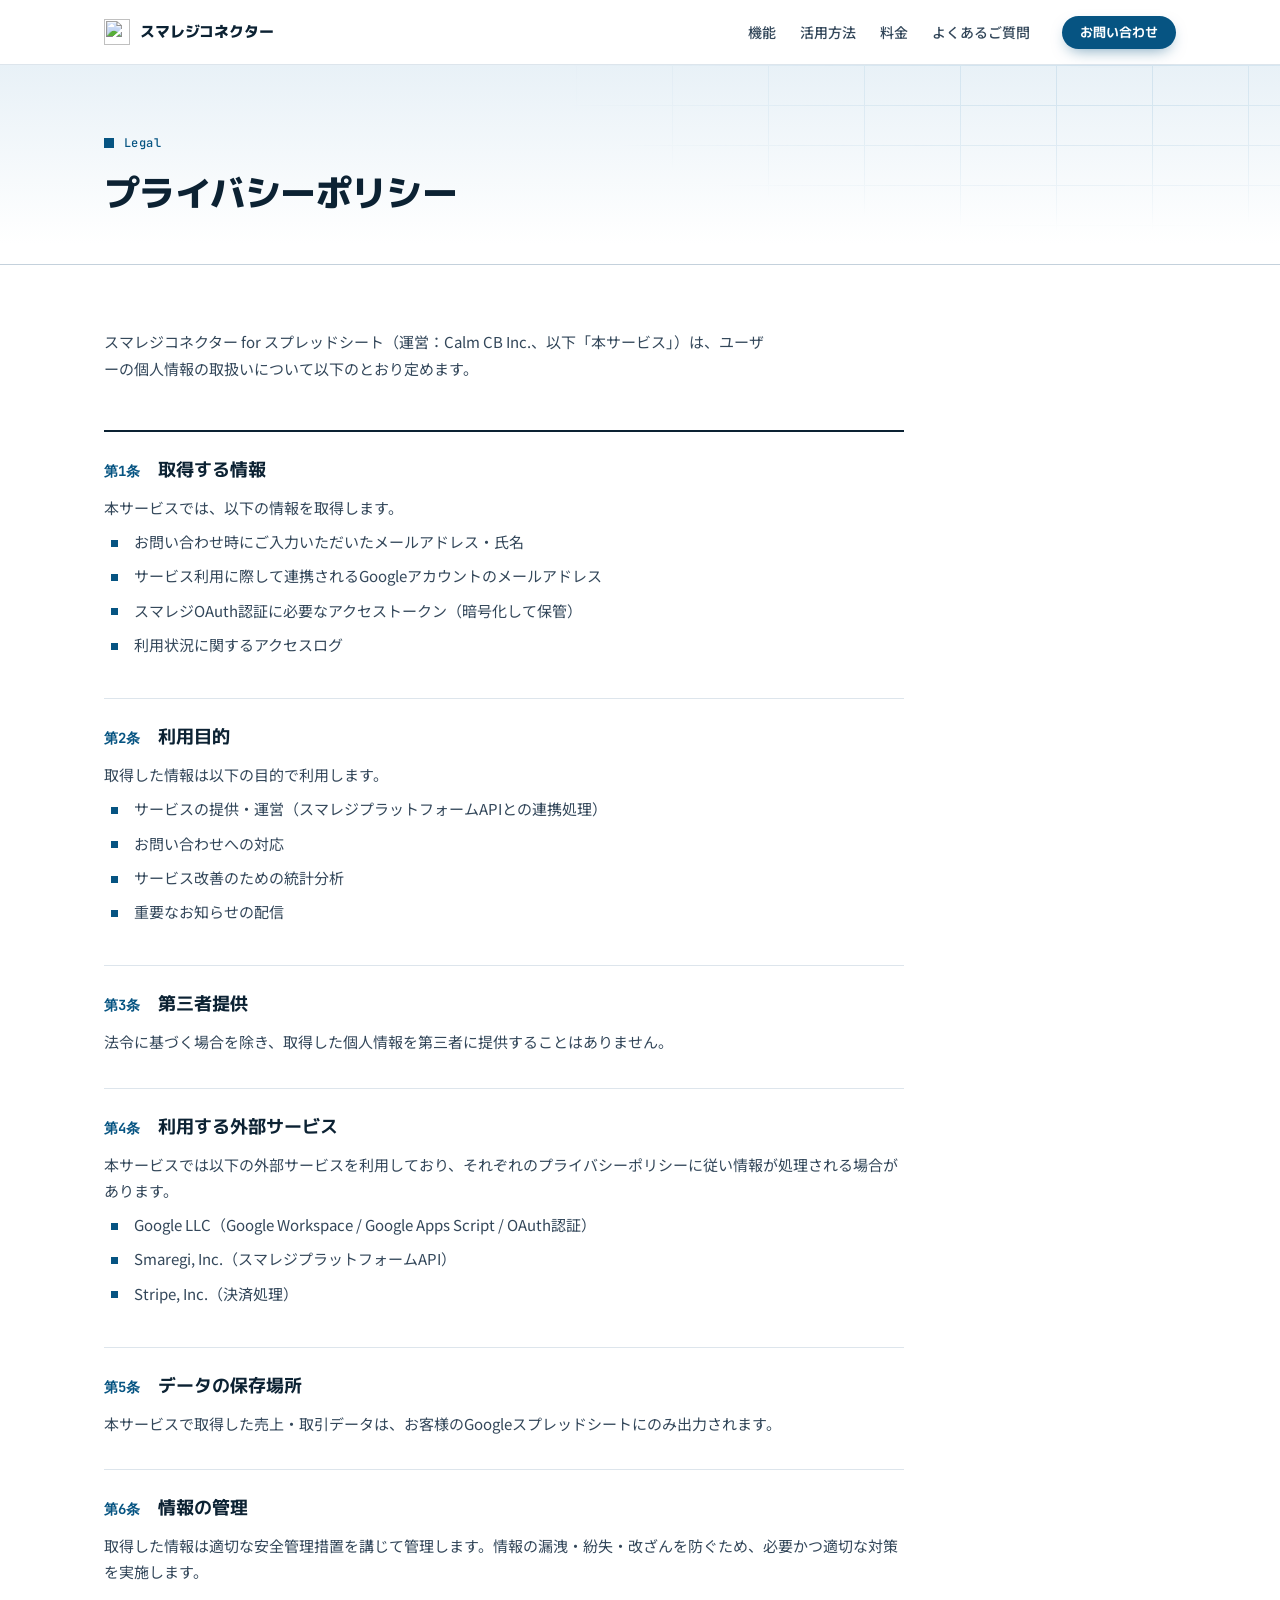
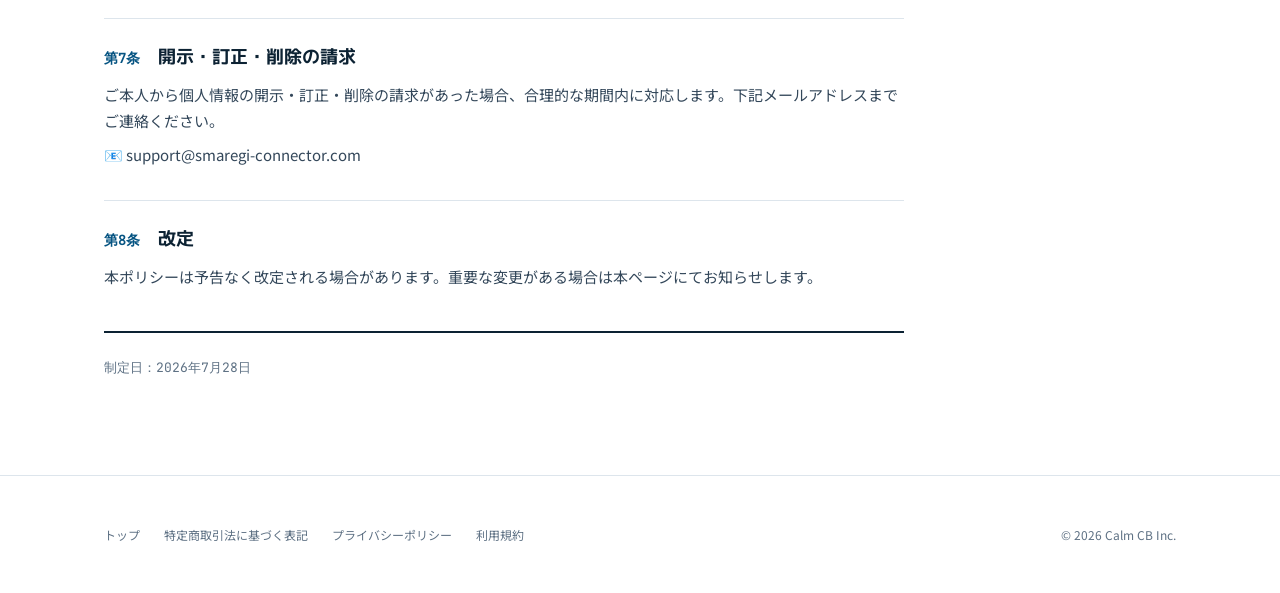
==== privacy.html @ 32a9984e "デザイン刷新: トップと規約系3ページを新デザインに（Stripe/Snowflake 参考） - ブランド色 #065482・「セル」モチーフ。色や余白は site.css のトークンに集約 - ト" ====
<!DOCTYPE html>
<html lang="ja">
<head>
<meta charset="UTF-8">
<meta name="viewport" content="width=device-width, initial-scale=1.0">
<title>プライバシーポリシー | スマレジコネクター</title>
<link rel="canonical" href="https://smaregi-connector.com/privacy.html">
<link rel="icon" type="image/png" href="icon.png">
<link rel="apple-touch-icon" href="icon.png">
<link rel="preconnect" href="https://fonts.googleapis.com">
<link rel="preconnect" href="https://fonts.gstatic.com" crossorigin>
<link href="https://fonts.googleapis.com/css2?family=M+PLUS+1p:wght@500;700;800&family=Noto+Sans+JP:wght@400;500;700&family=JetBrains+Mono:wght@400;500;700&display=swap" rel="stylesheet">
<link rel="stylesheet" href="site.css">
<link rel="stylesheet" href="legal.css">
</head>
<body>
<header class="site-header">
  <div class="container">
    <a class="logo" href="/"><img src="icon.png" alt="">スマレジコネクター</a>
    <nav class="nav" aria-label="サイト内">
      <a href="/#features">機能</a>
      <a href="/#usecases">活用方法</a>
      <a href="/#pricing">料金</a>
      <a href="/#faq">よくあるご質問</a>
    </nav>
    <a class="btn btn-primary" href="/#contact">お問い合わせ</a>
  </div>
</header>

<main>
  <section class="page-head">
    <div class="container">
      <div class="page-label">Legal</div>
      <h1 class="page-title">プライバシーポリシー</h1>
    </div>
  </section>

  <div class="container"><div class="legal">
  <p class="intro">スマレジコネクター for スプレッドシート（運営：Calm CB Inc.、以下「本サービス」）は、ユーザーの個人情報の取扱いについて以下のとおり定めます。</p>

  <section class="article">
    <h2><span class="art">第1条</span>　取得する情報</h2>
    <p>本サービスでは、以下の情報を取得します。</p>
    <ul>
      <li>お問い合わせ時にご入力いただいたメールアドレス・氏名</li>
      <li>サービス利用に際して連携されるGoogleアカウントのメールアドレス</li>
      <li>スマレジOAuth認証に必要なアクセストークン（暗号化して保管）</li>
      <li>利用状況に関するアクセスログ</li>
    </ul>
  </section>

  <section class="article">
    <h2><span class="art">第2条</span>　利用目的</h2>
    <p>取得した情報は以下の目的で利用します。</p>
    <ul>
      <li>サービスの提供・運営（スマレジプラットフォームAPIとの連携処理）</li>
      <li>お問い合わせへの対応</li>
      <li>サービス改善のための統計分析</li>
      <li>重要なお知らせの配信</li>
    </ul>
  </section>

  <section class="article">
    <h2><span class="art">第3条</span>　第三者提供</h2>
    <p>法令に基づく場合を除き、取得した個人情報を第三者に提供することはありません。</p>
  </section>

  <section class="article">
    <h2><span class="art">第4条</span>　利用する外部サービス</h2>
    <p>本サービスでは以下の外部サービスを利用しており、それぞれのプライバシーポリシーに従い情報が処理される場合があります。</p>
    <ul>
      <li>Google LLC（Google Workspace / Google Apps Script / OAuth認証）</li>
      <li>Smaregi, Inc.（スマレジプラットフォームAPI）</li>
      <li>Stripe, Inc.（決済処理）</li>
    </ul>
  </section>

  <section class="article">
    <h2><span class="art">第5条</span>　データの保存場所</h2>
    <p>本サービスで取得した売上・取引データは、お客様のGoogleスプレッドシートにのみ出力されます。</p>
  </section>

  <section class="article">
    <h2><span class="art">第6条</span>　情報の管理</h2>
    <p>取得した情報は適切な安全管理措置を講じて管理します。情報の漏洩・紛失・改ざんを防ぐため、必要かつ適切な対策を実施します。</p>
  </section>

  <section class="article">
    <h2><span class="art">第7条</span>　開示・訂正・削除の請求</h2>
    <p>ご本人から個人情報の開示・訂正・削除の請求があった場合、合理的な期間内に対応します。下記メールアドレスまでご連絡ください。</p>
    <p>📧 support@smaregi-connector.com</p>
  </section>

  <section class="article">
    <h2><span class="art">第8条</span>　改定</h2>
    <p>本ポリシーは予告なく改定される場合があります。重要な変更がある場合は本ページにてお知らせします。</p>
  </section>

  <div class="meta">
    <p>制定日：2026年7月28日</p>
  </div>
  </div></div>
</main>

<footer class="site-footer">
  <div class="container">
    <nav class="footer-nav" aria-label="フッター">
      <a href="/">トップ</a>
      <a href="tokusho.html">特定商取引法に基づく表記</a>
      <a href="privacy.html">プライバシーポリシー</a>
      <a href="terms.html">利用規約</a>
    </nav>
    <p>© 2026 Calm CB Inc.</p>
  </div>
</footer>
</body>
</html>
---- site.css ----
/* サイト共通: 色・余白・文字サイズのトークンと、全ページ共通の部品（ボタン・ヘッダー・フッター）。
   参考: Stripe（濃紺の文字・等幅の数字）と Snowflake（太い見出し・線模様）。モチーフはアイコンの「セル」 */
:root {
  --brand: #065482;
  --brand-hover: #0a659b;
  --brand-press: #043f62;
  --brand-tint: #e8f1f7;
  --brand-tint-2: #d3e4ef;
  --ink: #0c2233;
  --ink-2: #33475a;
  --ink-mute: #5e7184;
  --canvas: #ffffff;
  --canvas-soft: #f4f7fa;
  --hairline: #dde5ec;
  --hairline-strong: #c4d1dc;
  --on-brand: #ffffff;
  --on-dark-mute: #9fb6c9;

  --font-display: 'M PLUS 1p', 'Noto Sans JP', sans-serif;
  --font-body: 'Noto Sans JP', sans-serif;
  --font-mono: 'JetBrains Mono', ui-monospace, monospace;

  --fs-hero: clamp(28px, 3.7vw, 46px);
  --fs-h2: clamp(24px, 3.2vw, 36px);
  --fs-h3: 18px;
  --fs-body: 15px;
  --fs-small: 13px;
  --fs-micro: 11px;

  --sp-1: 4px; --sp-2: 8px; --sp-3: 12px; --sp-4: 16px; --sp-5: 24px;
  --sp-6: 32px; --sp-7: 48px; --sp-8: 64px; --sp-9: 96px;

  --r-sm: 4px; --r-md: 8px; --r-lg: 12px; --r-pill: 9999px;
  --container: 1120px;
  --cell: 40px;

  --shadow-1: 0 1px 3px rgba(6, 40, 66, 0.08);
  --shadow-2: 0 24px 48px -12px rgba(6, 40, 66, 0.22), 0 4px 12px rgba(6, 40, 66, 0.06);
  --ease: cubic-bezier(.2, .7, .2, 1);
}

* { box-sizing: border-box; margin: 0; padding: 0; }
html { scroll-behavior: smooth; }
section[id] { scroll-margin-top: 64px; }
h1, h2, h3, .sec-title { word-break: auto-phrase; }
.ph { display: inline-block; }
body { font-family: var(--font-body); font-size: var(--fs-body); color: var(--ink); background: var(--canvas); line-height: 1.75; -webkit-font-smoothing: antialiased; }
a { color: inherit; }
.container { max-width: var(--container); margin: 0 auto; padding: 0 var(--sp-5); }
.num { font-family: var(--font-mono); font-variant-numeric: tabular-nums; }

/* ---------- ボタン ---------- */
.btn { display: inline-flex; align-items: center; gap: var(--sp-2); font-family: var(--font-display); font-weight: 700; font-size: 15px; line-height: 1; padding: 14px 22px; border-radius: var(--r-pill); text-decoration: none; transition: background .2s var(--ease), color .2s var(--ease), transform .15s var(--ease), box-shadow .2s var(--ease); }
.btn:active { transform: translateY(1px); }
.btn:focus-visible, a:focus-visible, button:focus-visible { outline: 2px solid var(--brand); outline-offset: 3px; }
.btn-primary { background: var(--brand); color: var(--on-brand); box-shadow: 0 6px 16px -6px rgba(6, 84, 130, .6); }
.btn-primary:hover { background: var(--brand-hover); }
.btn-primary:active { background: var(--brand-press); }
.btn-ghost { color: var(--brand); background: var(--canvas); box-shadow: inset 0 0 0 1px var(--hairline-strong); }
.btn-ghost:hover { box-shadow: inset 0 0 0 1px var(--brand); }
.btn .arrow { transition: transform .2s var(--ease); }
.btn:hover .arrow { transform: translateX(3px); }

/* ---------- ヘッダー ---------- */
.site-header { position: sticky; top: 0; z-index: 50; background: rgba(255, 255, 255, .86); backdrop-filter: saturate(1.4) blur(10px); border-bottom: 1px solid var(--hairline); }
.site-header .container { display: flex; align-items: center; gap: var(--sp-6); height: 64px; }
.logo { display: flex; align-items: center; gap: 10px; text-decoration: none; font-family: var(--font-display); font-weight: 800; font-size: 15px; letter-spacing: -.01em; }
.logo img { width: 26px; height: 26px; }
.nav { display: flex; gap: var(--sp-5); margin-left: auto; }
.nav a { font-size: 14px; font-weight: 500; color: var(--ink-2); text-decoration: none; transition: color .2s; }
.nav a:hover { color: var(--brand); }
.site-header .btn { padding: 10px 18px; font-size: 13px; }

/* ---------- フッター ---------- */
.site-footer { padding: var(--sp-7) 0; border-top: 1px solid var(--hairline); font-size: 12px; color: var(--ink-mute); }
.site-footer .container { display: flex; justify-content: space-between; align-items: center; gap: var(--sp-4); flex-wrap: wrap; }
.footer-nav { display: flex; flex-wrap: wrap; gap: var(--sp-2) var(--sp-5); }
.footer-nav a { text-decoration: none; transition: color .2s; }
.footer-nav a:hover { color: var(--brand); }

@media (prefers-reduced-motion: reduce) { *, *::before, *::after { animation: none !important; transition: none !important; } html { scroll-behavior: auto; } }

@media (max-width: 860px) {
  .nav { display: none; }
  .site-header .btn { margin-left: auto; }
}
---- legal.css ----
/* 規約系ページ（利用規約・プライバシーポリシー・特定商取引法に基づく表記）の共通スタイル。
   トークンと共通部品は site.css。トップページと同じく罫線（2px の濃紺＋細線）で区切る */

/* ---------- ページ見出し: トップのヒーローを小さくしたもの ---------- */
.page-head { position: relative; overflow: hidden; padding: var(--sp-8) 0 var(--sp-7); border-bottom: 1px solid var(--hairline-strong); background: linear-gradient(180deg, var(--brand-tint) 0%, var(--canvas) 90%); }
.page-head::before { content: ''; position: absolute; inset: 0; background-image: linear-gradient(var(--brand-tint-2) 1px, transparent 1px), linear-gradient(90deg, var(--brand-tint-2) 1px, transparent 1px); background-size: calc(var(--cell) * 2.4) var(--cell); -webkit-mask-image: radial-gradient(ellipse 60% 120% at 85% 0%, #000 15%, transparent 70%); mask-image: radial-gradient(ellipse 60% 120% at 85% 0%, #000 15%, transparent 70%); pointer-events: none; }
.page-head .container { position: relative; }
.page-label { display: inline-flex; align-items: center; gap: 10px; font-family: var(--font-mono); font-size: 12px; font-weight: 500; letter-spacing: .04em; color: var(--brand); margin-bottom: var(--sp-4); }
.page-label::before { content: ''; width: 10px; height: 10px; background: var(--brand); }
.page-title { font-family: var(--font-display); font-weight: 800; font-size: var(--fs-h2); line-height: 1.3; letter-spacing: -.02em; }
.page-subtitle { margin-top: var(--sp-3); color: var(--ink-mute); font-size: 14px; max-width: 40em; }

/* ---------- 本文 ---------- */
.legal { max-width: 800px; padding: var(--sp-8) 0 var(--sp-9); }
.intro { color: var(--ink-2); margin-bottom: var(--sp-7); max-width: 44em; }
.article { padding: var(--sp-5) 0 var(--sp-6); border-top: 1px solid var(--hairline); }
.intro + .article { border-top: 2px solid var(--ink); }
.article h2 { font-family: var(--font-display); font-weight: 700; font-size: var(--fs-h3); line-height: 1.5; margin-bottom: var(--sp-3); }
.article h2 .art { font-family: var(--font-mono); font-weight: 700; font-size: 14px; color: var(--brand); }
.article p { color: var(--ink-2); margin-bottom: var(--sp-2); }
.article p:last-child { margin-bottom: 0; }
.article ol, .article ul { list-style: none; margin-top: var(--sp-2); }
.article li { position: relative; color: var(--ink-2); padding-left: 2em; margin-bottom: var(--sp-2); }
.article ol { counter-reset: li; }
.article ol li { counter-increment: li; }
.article ol li::before { content: counter(li) '.'; position: absolute; left: 0; font-family: var(--font-mono); font-size: 13px; font-weight: 700; color: var(--brand); top: .2em; }
/* 箇条書きの印はアイコンと同じ「セル」 */
.article ul li::before { content: ''; position: absolute; left: .45em; top: .72em; width: 7px; height: 7px; background: var(--brand); }
.meta { margin-top: var(--sp-2); padding-top: var(--sp-5); border-top: 2px solid var(--ink); font-family: var(--font-mono); font-size: 13px; color: var(--ink-mute); }

/* ---------- 特定商取引法に基づく表記: 項目と内容の表 ---------- */
.spec { width: 100%; border-collapse: collapse; border-top: 2px solid var(--ink); }
.spec th, .spec td { text-align: left; vertical-align: top; padding: var(--sp-4) 0; border-bottom: 1px solid var(--hairline); }
.spec th { width: 30%; padding-right: var(--sp-5); font-family: var(--font-display); font-weight: 700; font-size: 14px; color: var(--ink); }
.spec td { color: var(--ink-2); }
.spec td strong { color: var(--ink); font-weight: 700; }
.sub { font-size: 13px; color: var(--ink-mute); }

@media (max-width: 640px) {
  .page-head { padding: var(--sp-7) 0 var(--sp-6); }
  .legal { padding: var(--sp-6) 0 var(--sp-8); }
  .spec, .spec tbody, .spec tr, .spec th, .spec td { display: block; width: 100%; }
  .spec tr { padding: var(--sp-4) 0; border-bottom: 1px solid var(--hairline); }
  .spec th, .spec td { padding: 0; border: none; }
  .spec th { margin-bottom: var(--sp-1); color: var(--brand); font-size: 13px; }
}
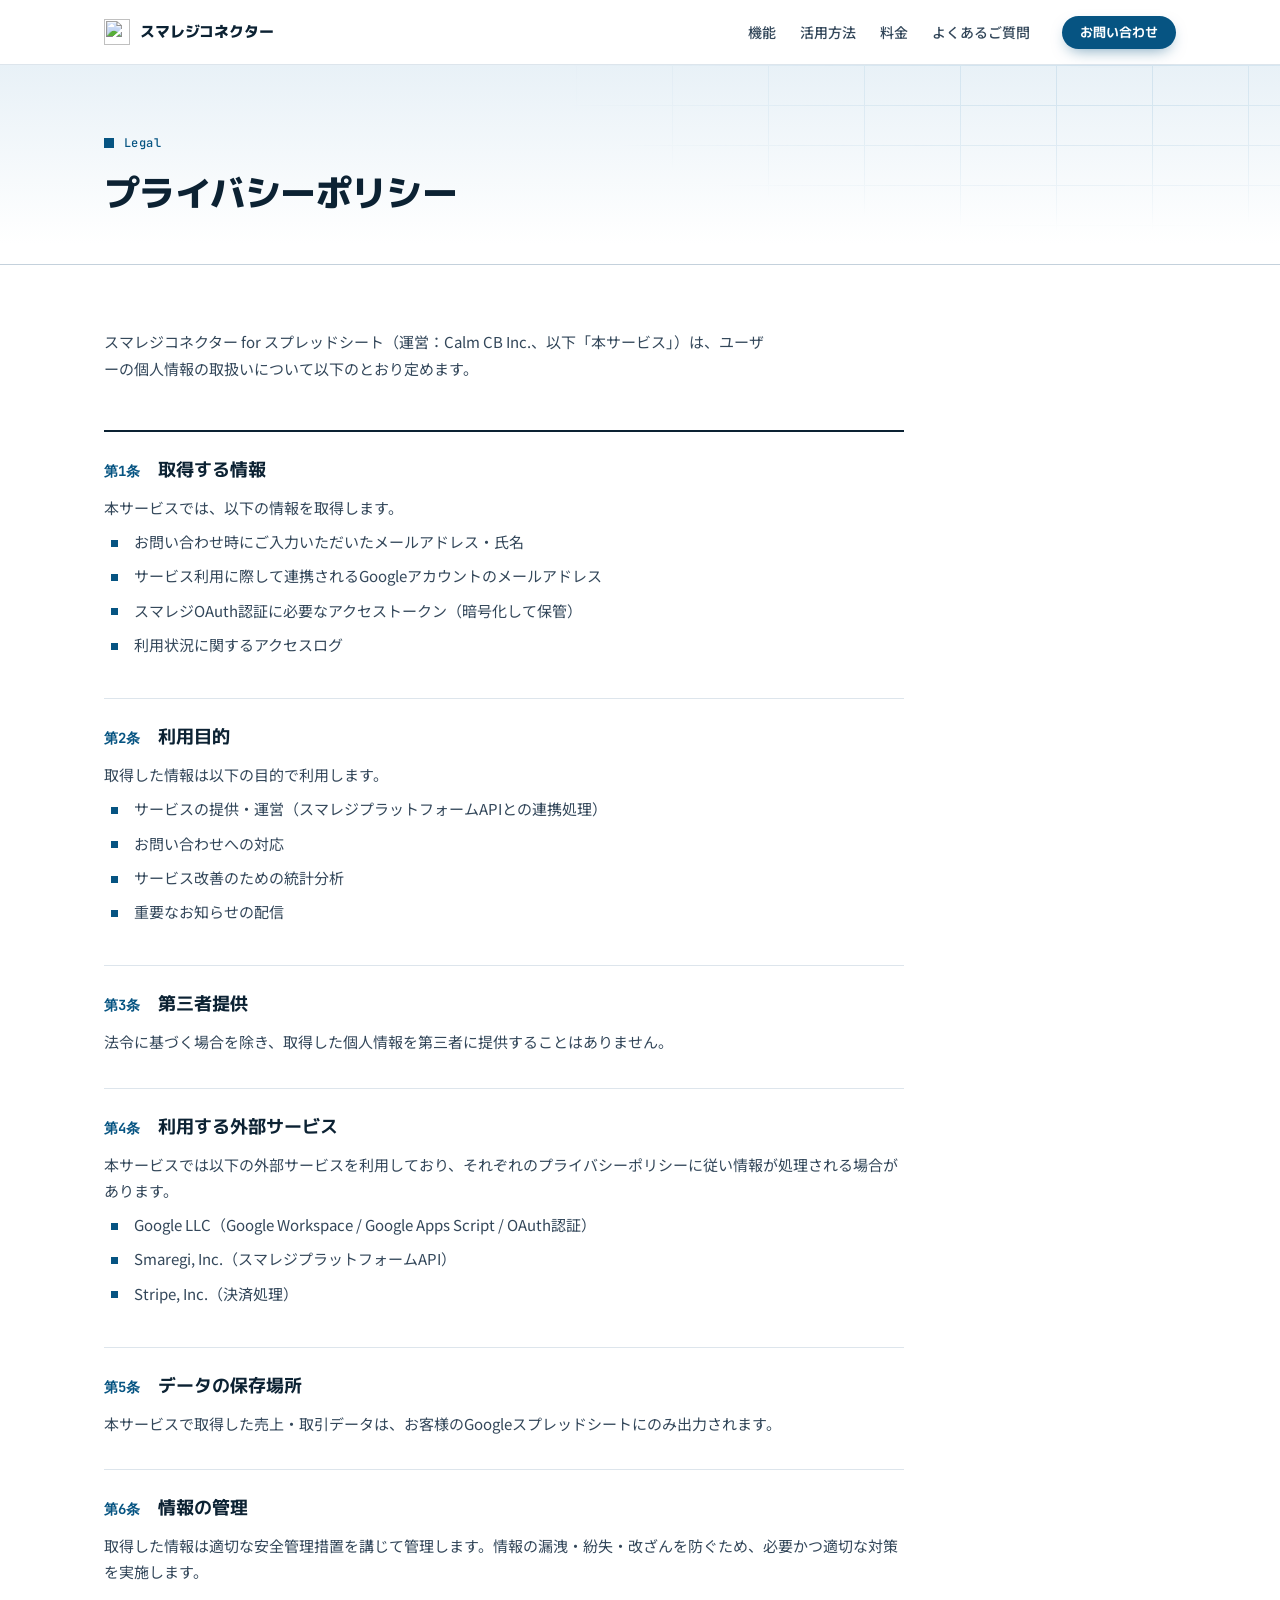
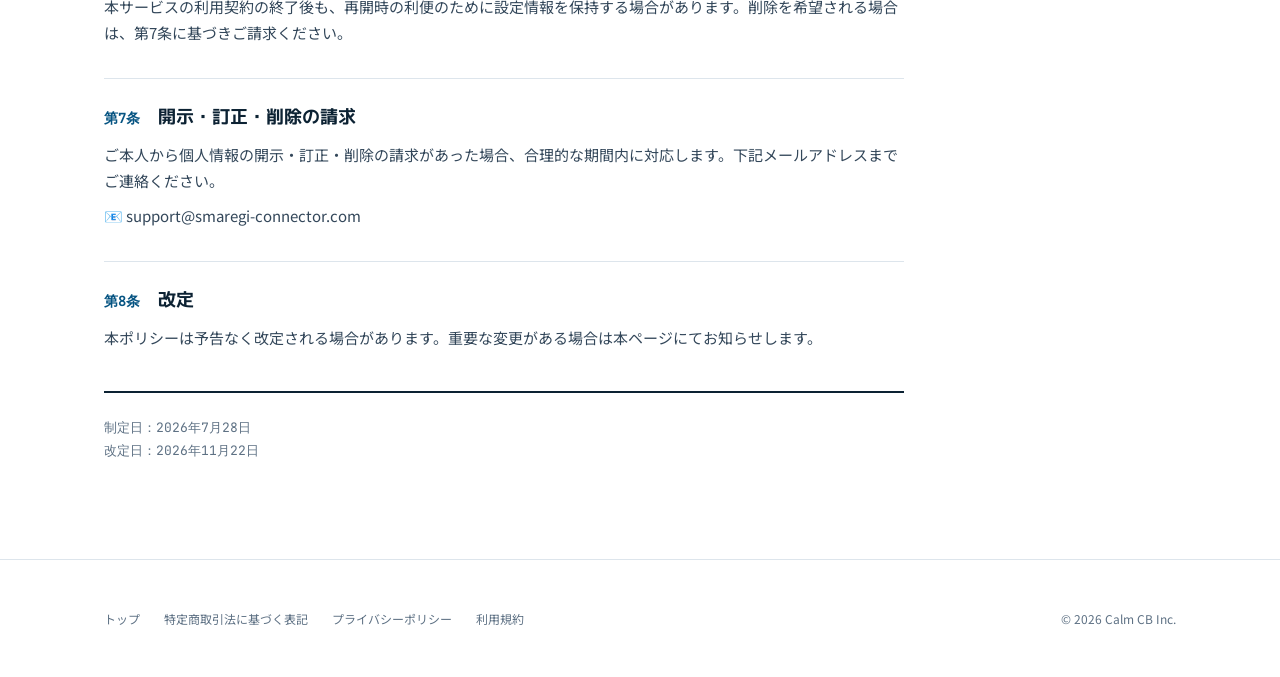
==== commit a486f061: "規約・特商法・トップ・プライバシー: 有料プラン解約と利用契約の終了を分けて記載する Freeプランへの変更は「有料プラン解約」と必ず表記し、アプリの解約による 利用契約の終了と区別する。両方を終える" ====
--- a/privacy.html
+++ b/privacy.html
@@ -83,6 +83,7 @@
   <section class="article">
     <h2><span class="art">第6条</span>　情報の管理</h2>
     <p>取得した情報は適切な安全管理措置を講じて管理します。情報の漏洩・紛失・改ざんを防ぐため、必要かつ適切な対策を実施します。</p>
+    <p>本サービスの利用契約の終了後も、再開時の利便のために設定情報を保持する場合があります。削除を希望される場合は、第7条に基づきご請求ください。</p>
   </section>
 
   <section class="article">
@@ -98,6 +99,7 @@
 
   <div class="meta">
     <p>制定日：2026年7月28日</p>
+    <p>改定日：2026年11月22日</p>
   </div>
   </div></div>
 </main>
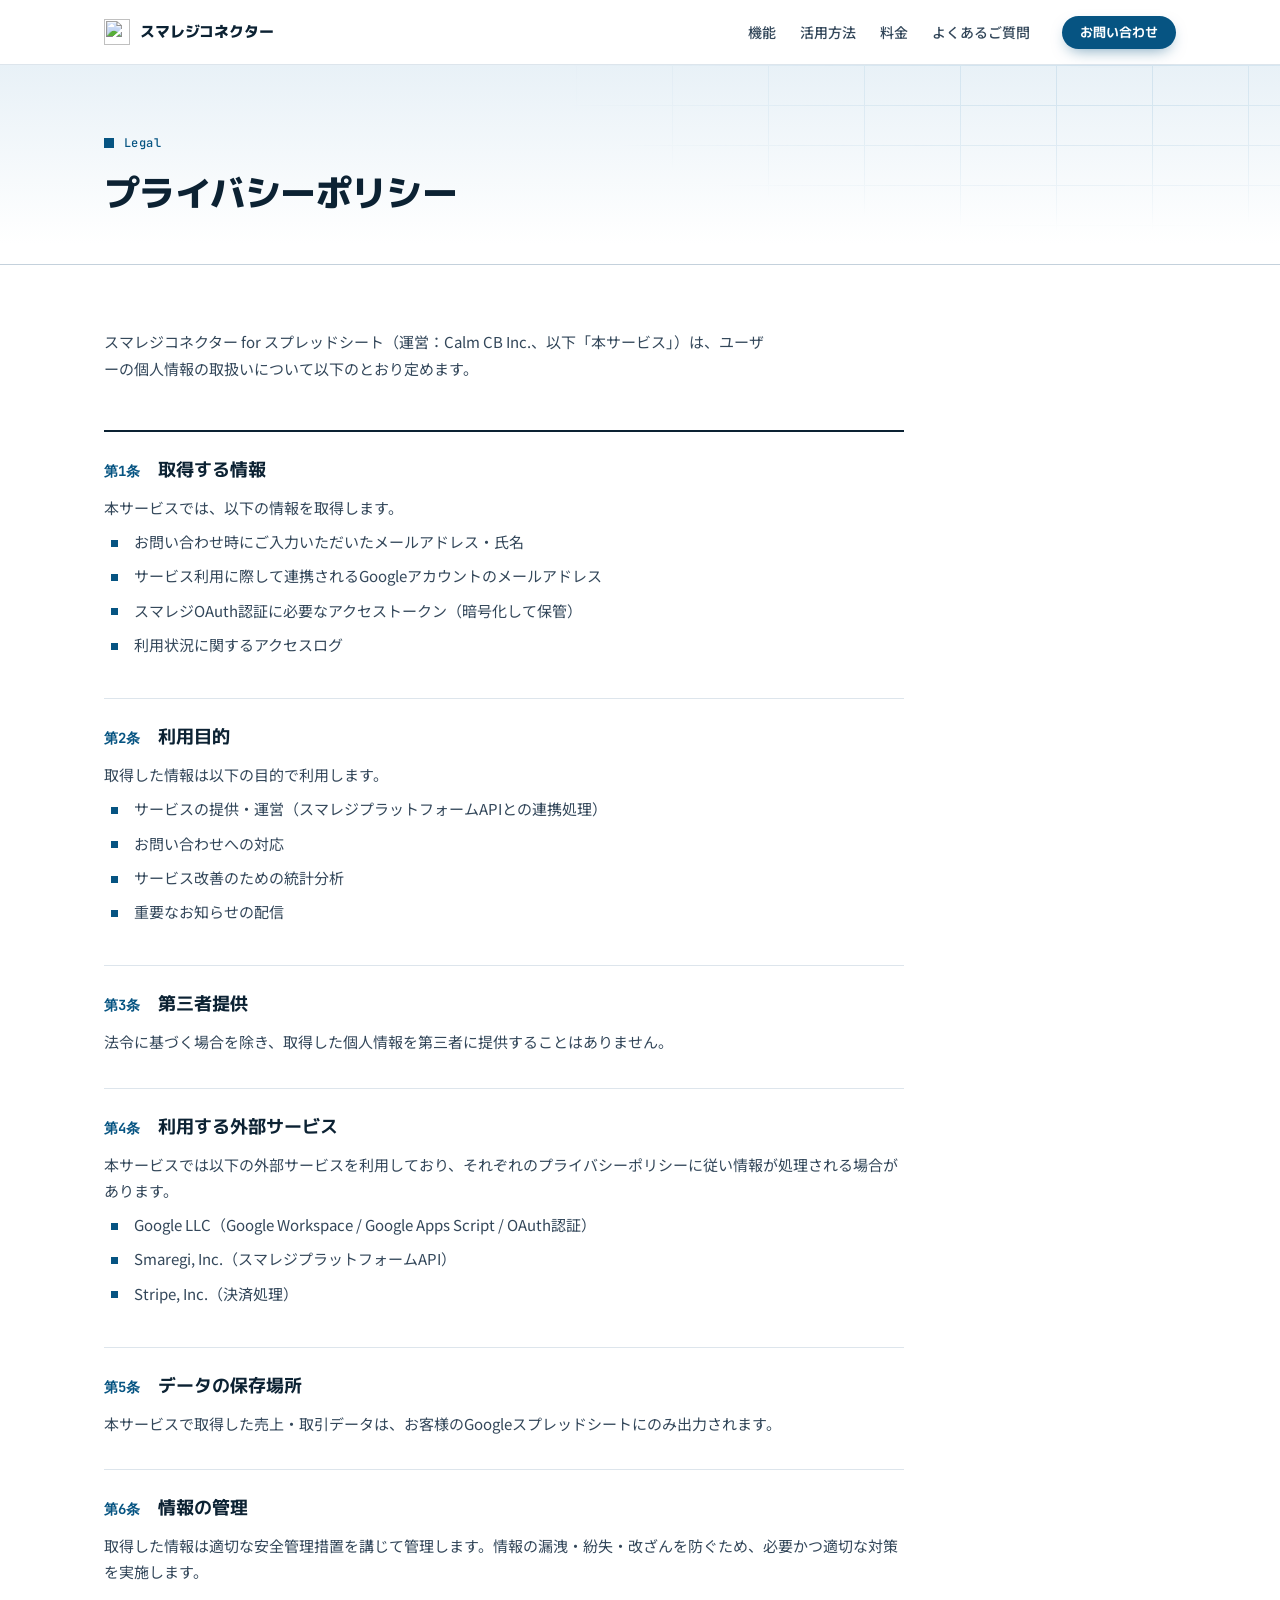
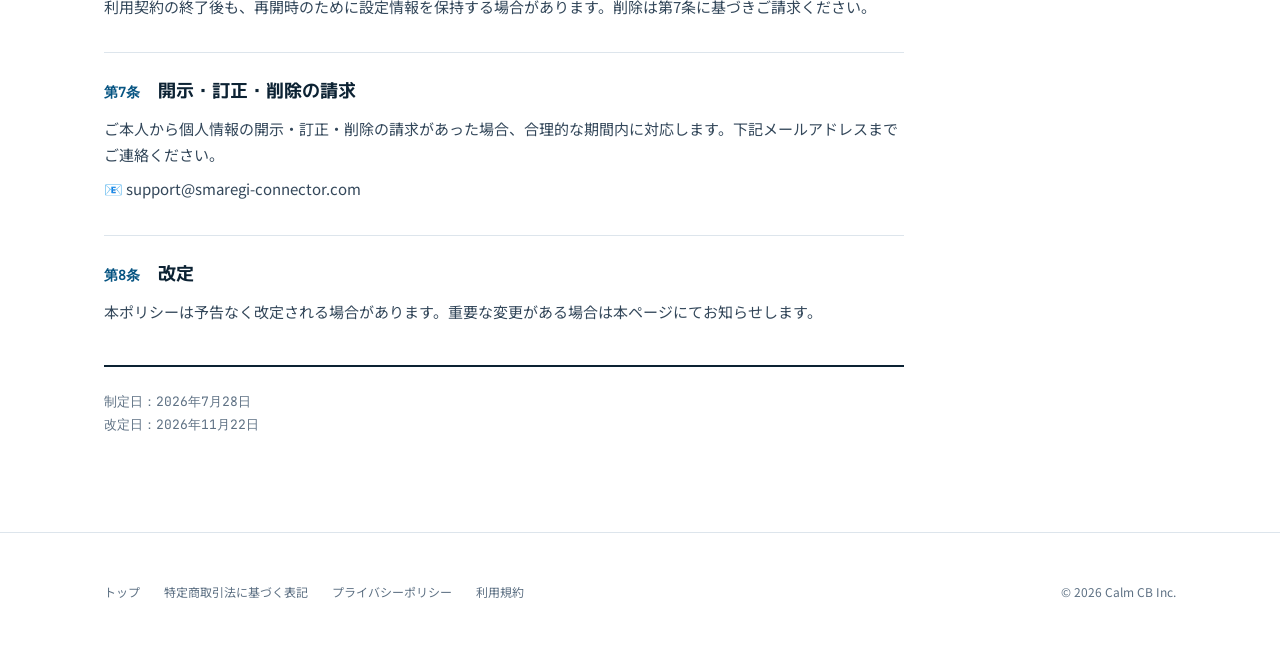
==== commit cd84533e: "規約・特商法・トップ・プライバシー: 解約まわりの文面を簡潔にする（内容は変えない） Co-Authored-By: Claude Opus 5.5 <noreply@anthropic.com> C" ====
--- a/privacy.html
+++ b/privacy.html
@@ -83,7 +83,7 @@
   <section class="article">
     <h2><span class="art">第6条</span>　情報の管理</h2>
     <p>取得した情報は適切な安全管理措置を講じて管理します。情報の漏洩・紛失・改ざんを防ぐため、必要かつ適切な対策を実施します。</p>
-    <p>本サービスの利用契約の終了後も、再開時の利便のために設定情報を保持する場合があります。削除を希望される場合は、第7条に基づきご請求ください。</p>
+    <p>利用契約の終了後も、再開時のために設定情報を保持する場合があります。削除は第7条に基づきご請求ください。</p>
   </section>
 
   <section class="article">
